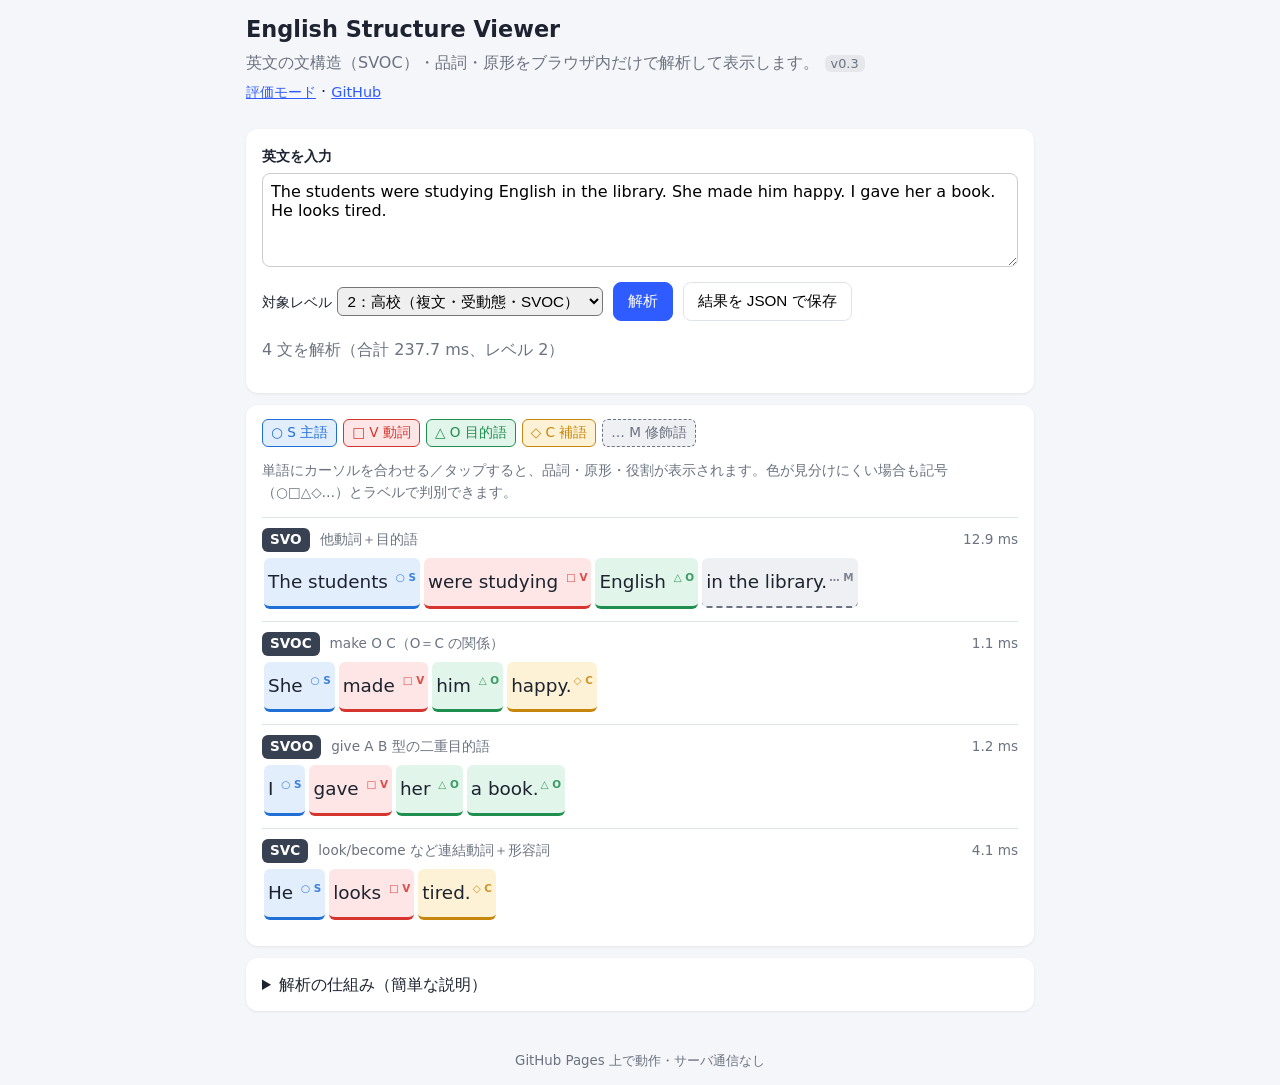
==== index.html @ 33d203ad "v0.3: held-out eval set (100), UD-EWT POS/lemma evaluation, evaluation protocol" ====
<!DOCTYPE html>
<html lang="ja">
<head>
  <meta charset="UTF-8">
  <meta name="viewport" content="width=device-width, initial-scale=1.0">
  <title>English Structure Viewer</title>
  <link rel="stylesheet" href="style.css">
</head>
<body>
  <header>
    <h1>English Structure Viewer</h1>
    <p class="sub">英文の文構造（SVOC）・品詞・原形をブラウザ内だけで解析して表示します。<span class="ver">v0.3</span></p>
    <nav><a href="eval.html">評価モード</a> · <a href="https://github.com/224096-cmd/eng-structure-viewer">GitHub</a></nav>
  </header>

  <main>
    <section class="card">
      <label for="input" class="lab">英文を入力</label>
      <textarea id="input" rows="4">The students were studying English in the library. She made him happy. I gave her a book. He looks tired.</textarea>
      <div class="controls">
        <label>対象レベル
          <select id="level">
            <option value="1">1：中学（単文）</option>
            <option value="2" selected>2：高校（複文・受動態・SVOC）</option>
            <option value="3">3：入試（未実装・2と同じ）</option>
          </select>
        </label>
        <button id="run" class="primary">解析</button>
        <button id="download" disabled>結果を JSON で保存</button>
      </div>
      <p id="status" class="muted">読み込み中…</p>
    </section>

    <section class="card">
      <div class="legend">
        <span class="role-S">○ S 主語</span><span class="role-V">□ V 動詞</span><span class="role-O">△ O 目的語</span><span class="role-C">◇ C 補語</span><span class="role-M">… M 修飾語</span>
      </div>
      <p class="muted small">単語にカーソルを合わせる／タップすると、品詞・原形・役割が表示されます。色が見分けにくい場合も記号（○□△◇…）とラベルで判別できます。</p>
      <div id="output"></div>
    </section>

    <section class="card">
      <details>
        <summary>解析の仕組み（簡単な説明）</summary>
        <ol>
          <li><b>品詞タグ付け</b>：各単語に名詞・動詞などのラベルを付ける（辞書と規則による処理。AI モデルは使わない）。</li>
          <li><b>チャンク化</b>：品詞の並びから名詞句・動詞句・前置詞句などの「かたまり」を作る。</li>
          <li><b>文型判定</b>：修飾語を除いた主要なかたまりの並びを、<code>rules/patterns.json</code> の規則と照合して 5 文型に分類する。「対象レベル」以下の規則だけを使う。</li>
        </ol>
      </details>
    </section>
  </main>

  <footer><small>GitHub Pages 上で動作・サーバ通信なし</small></footer>

  <script src="vendor/compromise.js"></script>
  <script type="module" src="app.js"></script>
</body>
</html>
---- style.css ----
:root {
  --bg: #f4f6f9; --fg: #1d2330; --muted: #6b7280; --card: #fff; --accent: #2f5cff; --line: #dfe3ea;
  /* 役割の色（色覚多様性に配慮し、色＋記号＋ラベルを併用） */
  --S: #1f6fd6; --S-bg: #e3eefc;
  --V: #d6342f; --V-bg: #fde6e5;
  --O: #1e8f4e; --O-bg: #e2f5ea;
  --C: #c7860c; --C-bg: #fdf2d5;
  --M: #6b7280; --M-bg: #eef0f3;
}
* { box-sizing: border-box; }
body { margin: 0; font-family: system-ui, -apple-system, "Segoe UI", "Hiragino Sans", "Noto Sans JP", sans-serif; background: var(--bg); color: var(--fg); line-height: 1.6; }
header, main, footer { max-width: 820px; margin: 0 auto; padding: 12px 16px; }
h1 { margin: 0; font-size: 1.4rem; }
.sub { margin: 2px 0 4px; color: var(--muted); }
.ver { font-size: .8rem; background: #e5e7eb; padding: 1px 6px; border-radius: 6px; margin-left: 6px; }
nav a { color: var(--accent); font-size: .9rem; }
.card { background: var(--card); border-radius: 12px; padding: 14px 16px; margin-bottom: 12px; box-shadow: 0 1px 3px rgba(0,0,0,.07); }
.lab { font-weight: 600; font-size: .9rem; }
textarea { width: 100%; font-size: 1rem; padding: 8px; border: 1px solid #ccc; border-radius: 8px; margin-top: 4px; font-family: inherit; }
.controls { display: flex; flex-wrap: wrap; gap: 10px; align-items: center; margin-top: 8px; }
.controls label { font-size: .9rem; }
select { font-size: .95rem; padding: 4px 6px; border-radius: 6px; }
button { padding: 8px 14px; font-size: .95rem; border: 1px solid var(--line); border-radius: 8px; background: #fff; cursor: pointer; }
button.primary { background: var(--accent); color: #fff; border-color: var(--accent); }
button:disabled { opacity: .5; cursor: default; }
.muted { color: var(--muted); } .small { font-size: .85rem; }
footer { color: var(--muted); text-align: center; }

.legend { display: flex; flex-wrap: wrap; gap: 6px; font-size: .85rem; }
.legend span { padding: 2px 8px; border-radius: 6px; border: 1px solid; }
.legend .role-S { color: var(--S); background: var(--S-bg); }
.legend .role-V { color: var(--V); background: var(--V-bg); }
.legend .role-O { color: var(--O); background: var(--O-bg); }
.legend .role-C { color: var(--C); background: var(--C-bg); }
.legend .role-M { color: var(--M); background: var(--M-bg); border-style: dashed; }

.sentence { border-top: 1px solid var(--line); padding: 10px 0; }
.sentence-head { display: flex; gap: 10px; align-items: baseline; font-size: .85rem; color: var(--muted); flex-wrap: wrap; }
.pattern-badge { font-weight: 700; color: #fff; background: #374151; padding: 1px 8px; border-radius: 6px; font-size: .85rem; }
.time { margin-left: auto; }
.tokens { font-size: 1.15rem; line-height: 2.6; margin-top: 4px; }
.chunk { display: inline-block; padding: 0 4px; margin: 2px 2px; border-radius: 6px; border-bottom: 3px solid transparent; position: relative; }
.chunk.role-S { background: var(--S-bg); border-bottom-color: var(--S); }
.chunk.role-V { background: var(--V-bg); border-bottom-color: var(--V); }
.chunk.role-O { background: var(--O-bg); border-bottom-color: var(--O); }
.chunk.role-C { background: var(--C-bg); border-bottom-color: var(--C); }
.chunk.role-M { background: var(--M-bg); border-bottom: 2px dashed var(--M); }
.role-label { font-size: .65rem; font-weight: 700; margin-left: 2px; vertical-align: super; opacity: .85; }
.role-S .role-label { color: var(--S); } .role-V .role-label { color: var(--V); } .role-O .role-label { color: var(--O); } .role-C .role-label { color: var(--C); } .role-M .role-label { color: var(--M); }
.tok { cursor: pointer; border-radius: 4px; outline: none; }
.tok:hover, .tok:focus { background: rgba(0,0,0,.08); }

.card-pop { position: absolute; display: none; z-index: 10; background: #fff; border: 1px solid var(--line); border-radius: 10px; padding: 10px 12px; box-shadow: 0 6px 20px rgba(0,0,0,.15); font-size: .85rem; max-width: 280px; }
.cp-word { font-weight: 700; font-size: 1.05rem; margin-bottom: 4px; }
.cp-row b { display: inline-block; min-width: 3em; color: var(--muted); font-weight: 600; }
.cp-note { margin-top: 6px; color: var(--muted); border-top: 1px dashed var(--line); padding-top: 4px; }

/* 評価ページ */
table { border-collapse: collapse; width: 100%; font-size: .85rem; margin-top: 8px; }
th, td { border: 1px solid var(--line); padding: 4px 6px; text-align: left; }
th { background: #f0f2f5; }
td.ok { color: var(--O); } td.ng { color: var(--V); font-weight: 600; }
.metric { display: inline-block; background: #f0f2f5; padding: 6px 12px; border-radius: 8px; margin: 4px 6px 4px 0; }
.metric b { font-size: 1.2rem; }
@media (max-width: 480px) { .tokens { font-size: 1.05rem; } h1 { font-size: 1.2rem; } }
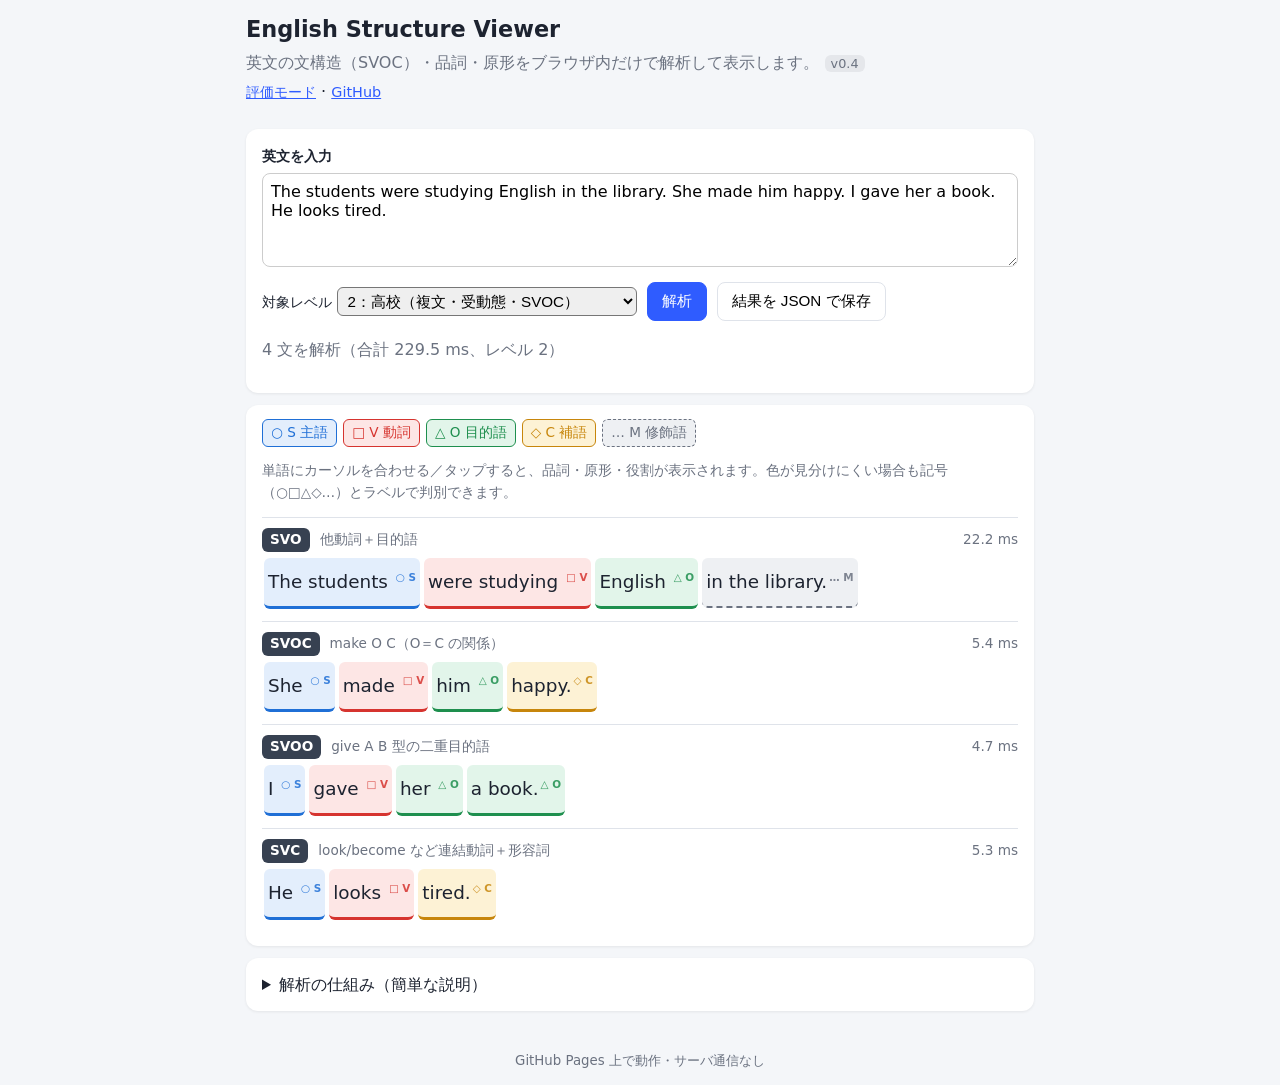
==== commit 9a33ca9f: "v0.4: extended rules (questions, there-is, gerunds, causatives, participles, formal it), +50 dev sen" ====
--- a/index.html
+++ b/index.html
@@ -4,12 +4,12 @@
   <meta charset="UTF-8">
   <meta name="viewport" content="width=device-width, initial-scale=1.0">
   <title>English Structure Viewer</title>
-  <link rel="stylesheet" href="style.css">
+  <link rel="stylesheet" href="style.css?v=0.4">
 </head>
 <body>
   <header>
     <h1>English Structure Viewer</h1>
-    <p class="sub">英文の文構造（SVOC）・品詞・原形をブラウザ内だけで解析して表示します。<span class="ver">v0.3</span></p>
+    <p class="sub">英文の文構造（SVOC）・品詞・原形をブラウザ内だけで解析して表示します。<span class="ver">v0.4</span></p>
     <nav><a href="eval.html">評価モード</a> · <a href="https://github.com/224096-cmd/eng-structure-viewer">GitHub</a></nav>
   </header>
 
@@ -22,7 +22,7 @@
           <select id="level">
             <option value="1">1：中学（単文）</option>
             <option value="2" selected>2：高校（複文・受動態・SVOC）</option>
-            <option value="3">3：入試（未実装・2と同じ）</option>
+            <option value="3">3：入試（規則は 2 と同じ・拡張予定）</option>
           </select>
         </label>
         <button id="run" class="primary">解析</button>
@@ -53,7 +53,7 @@
 
   <footer><small>GitHub Pages 上で動作・サーバ通信なし</small></footer>
 
-  <script src="vendor/compromise.js"></script>
-  <script type="module" src="app.js"></script>
+  <script src="vendor/compromise.js?v=0.4"></script>
+  <script type="module" src="app.js?v=0.4"></script>
 </body>
 </html>
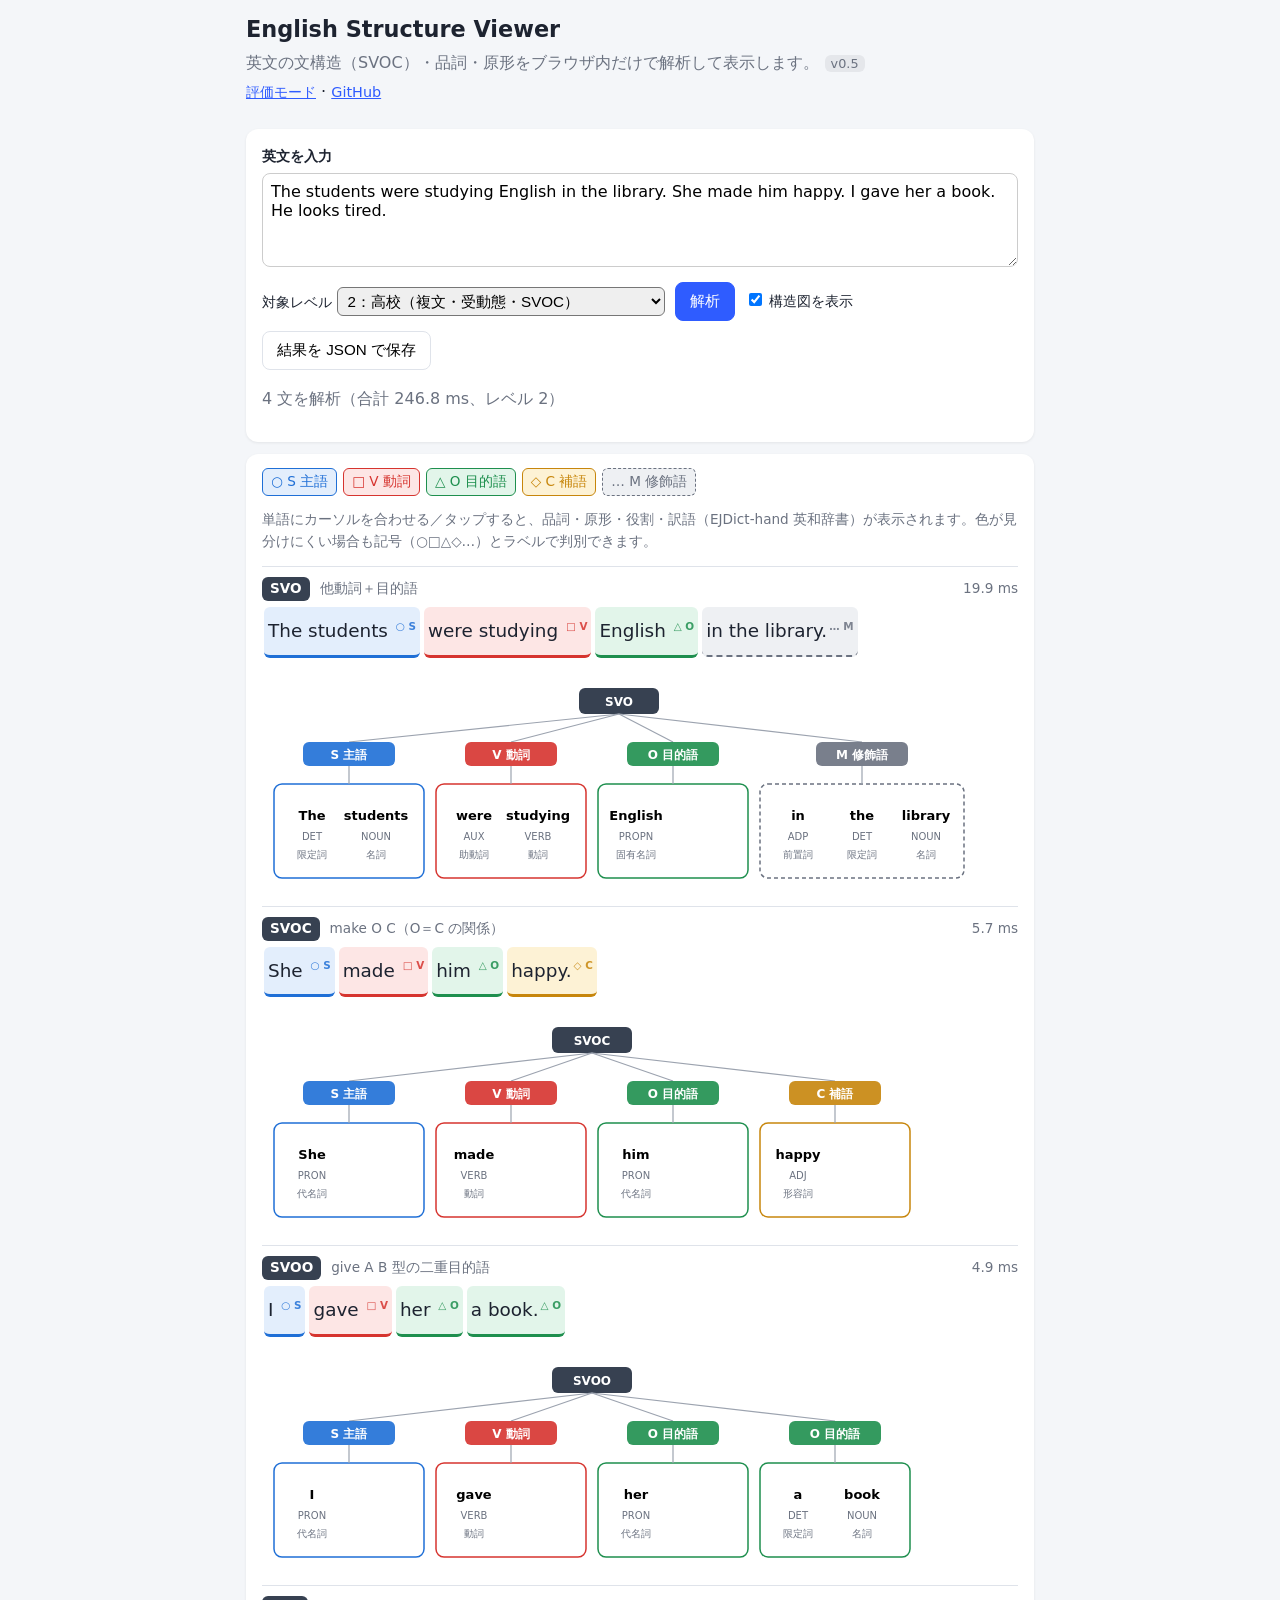
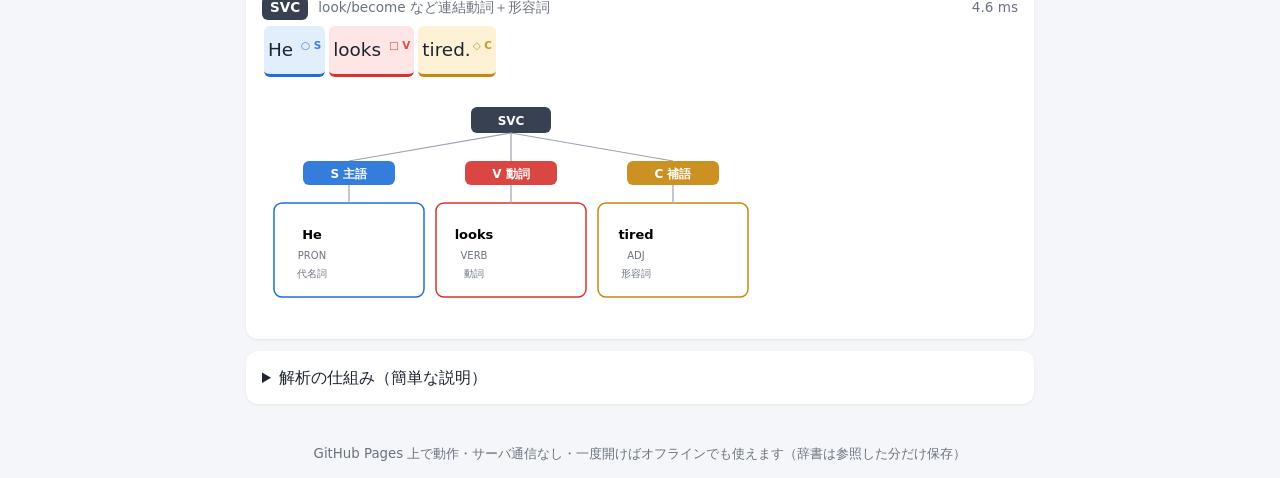
==== commit 10abf544: "v0.5: dictionary glosses (EJDict-hand), SVG structure tree, offline PWA, level-3 rules, evaluation s" ====
--- a/index.html
+++ b/index.html
@@ -4,12 +4,15 @@
   <meta charset="UTF-8">
   <meta name="viewport" content="width=device-width, initial-scale=1.0">
   <title>English Structure Viewer</title>
-  <link rel="stylesheet" href="style.css?v=0.4">
+  <link rel="stylesheet" href="style.css?v=0.5">
+  <link rel="manifest" href="manifest.json">
+  <meta name="theme-color" content="#2f5cff">
+  <link rel="icon" href="icon.svg">
 </head>
 <body>
   <header>
     <h1>English Structure Viewer</h1>
-    <p class="sub">英文の文構造（SVOC）・品詞・原形をブラウザ内だけで解析して表示します。<span class="ver">v0.4</span></p>
+    <p class="sub">英文の文構造（SVOC）・品詞・原形をブラウザ内だけで解析して表示します。<span class="ver">v0.5</span></p>
     <nav><a href="eval.html">評価モード</a> · <a href="https://github.com/224096-cmd/eng-structure-viewer">GitHub</a></nav>
   </header>
 
@@ -22,10 +25,11 @@
           <select id="level">
             <option value="1">1：中学（単文）</option>
             <option value="2" selected>2：高校（複文・受動態・SVOC）</option>
-            <option value="3">3：入試（規則は 2 と同じ・拡張予定）</option>
+            <option value="3">3：入試（重文・分詞構文・関係副詞など）</option>
           </select>
         </label>
         <button id="run" class="primary">解析</button>
+        <label><input type="checkbox" id="showTree" checked> 構造図を表示</label>
         <button id="download" disabled>結果を JSON で保存</button>
       </div>
       <p id="status" class="muted">読み込み中…</p>
@@ -35,7 +39,7 @@
       <div class="legend">
         <span class="role-S">○ S 主語</span><span class="role-V">□ V 動詞</span><span class="role-O">△ O 目的語</span><span class="role-C">◇ C 補語</span><span class="role-M">… M 修飾語</span>
       </div>
-      <p class="muted small">単語にカーソルを合わせる／タップすると、品詞・原形・役割が表示されます。色が見分けにくい場合も記号（○□△◇…）とラベルで判別できます。</p>
+      <p class="muted small">単語にカーソルを合わせる／タップすると、品詞・原形・役割・訳語（EJDict-hand 英和辞書）が表示されます。色が見分けにくい場合も記号（○□△◇…）とラベルで判別できます。</p>
       <div id="output"></div>
     </section>
 
@@ -51,9 +55,9 @@
     </section>
   </main>
 
-  <footer><small>GitHub Pages 上で動作・サーバ通信なし</small></footer>
+  <footer><small>GitHub Pages 上で動作・サーバ通信なし・一度開けばオフラインでも使えます（辞書は参照した分だけ保存）</small></footer>
 
-  <script src="vendor/compromise.js?v=0.4"></script>
-  <script type="module" src="app.js?v=0.4"></script>
+  <script src="vendor/compromise.js?v=0.5"></script>
+  <script type="module" src="app.js?v=0.5"></script>
 </body>
 </html>
--- a/style.css
+++ b/style.css
@@ -63,3 +63,6 @@
 .metric { display: inline-block; background: #f0f2f5; padding: 6px 12px; border-radius: 8px; margin: 4px 6px 4px 0; }
 .metric b { font-size: 1.2rem; }
 @media (max-width: 480px) { .tokens { font-size: 1.05rem; } h1 { font-size: 1.2rem; } }
+
+.tree { overflow-x: auto; margin: 6px 0 2px; padding: 4px 0; }
+.tree svg { display: block; min-width: 320px; }
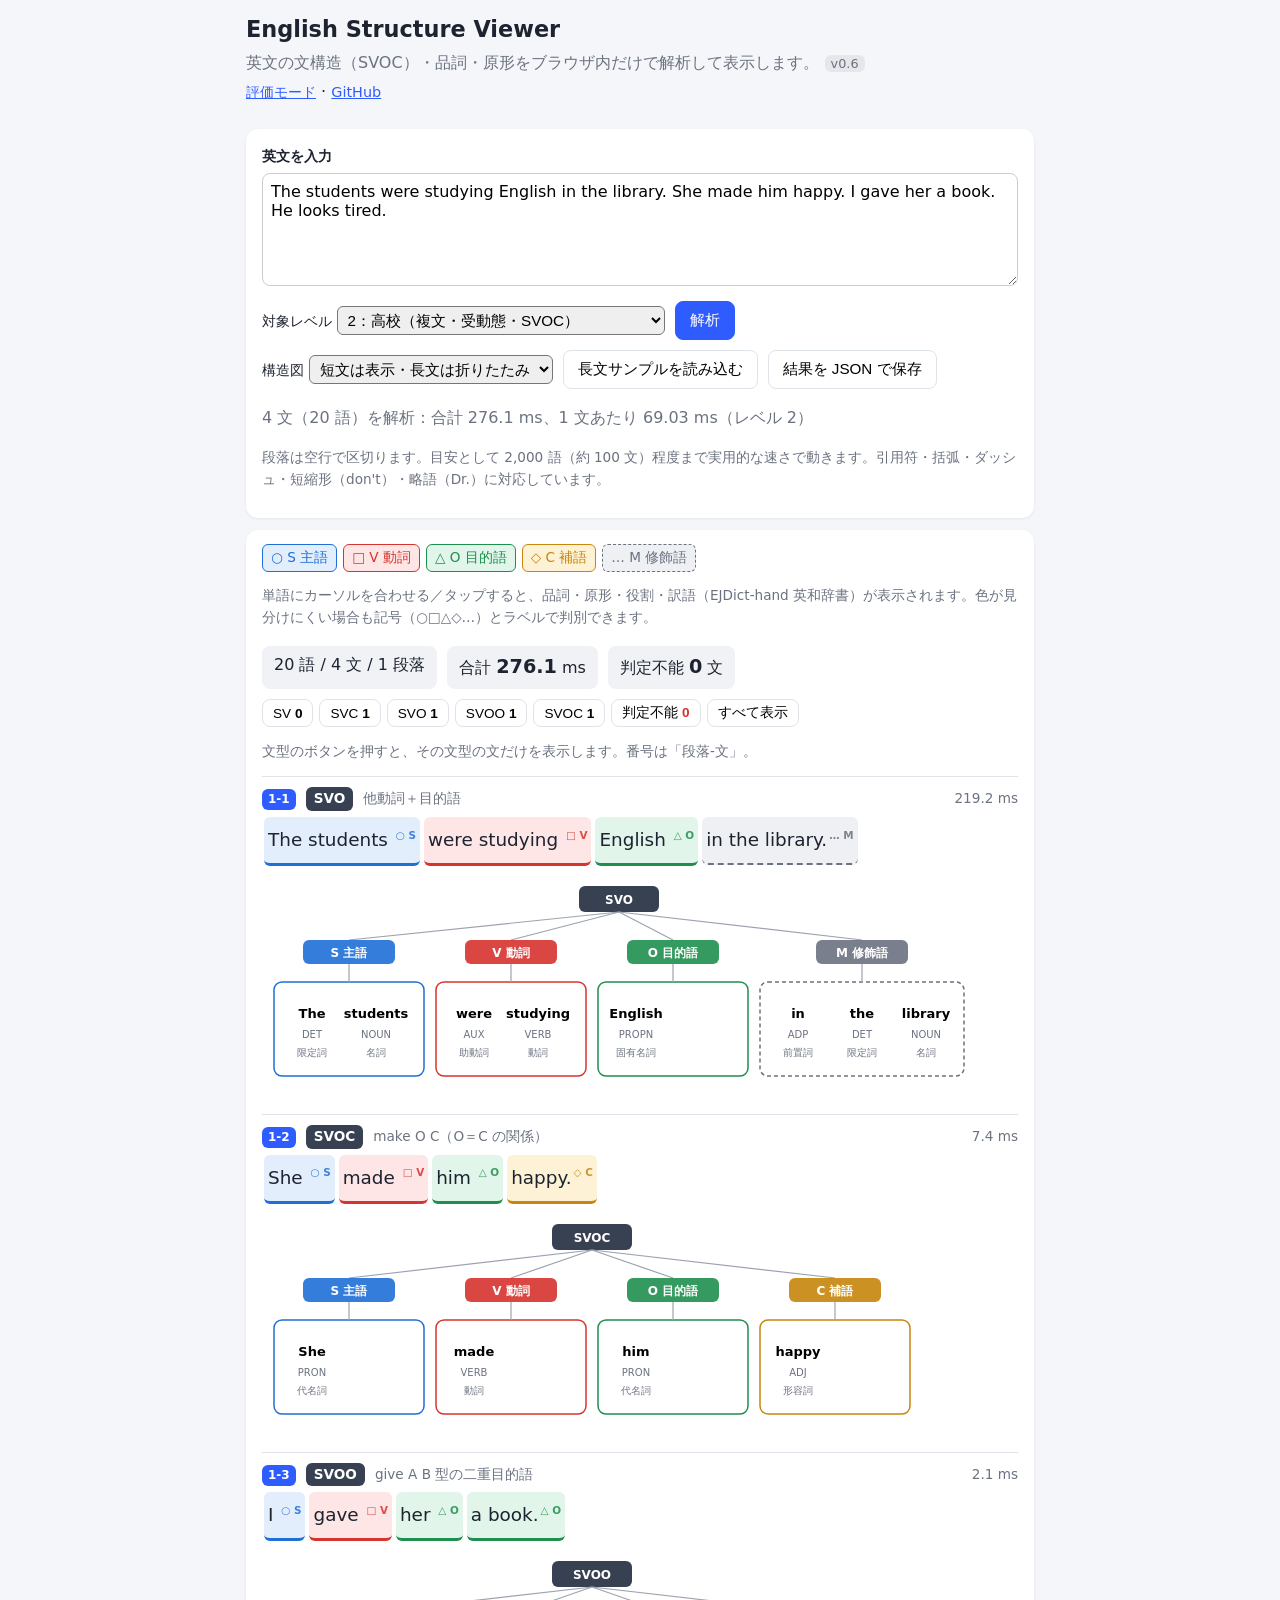
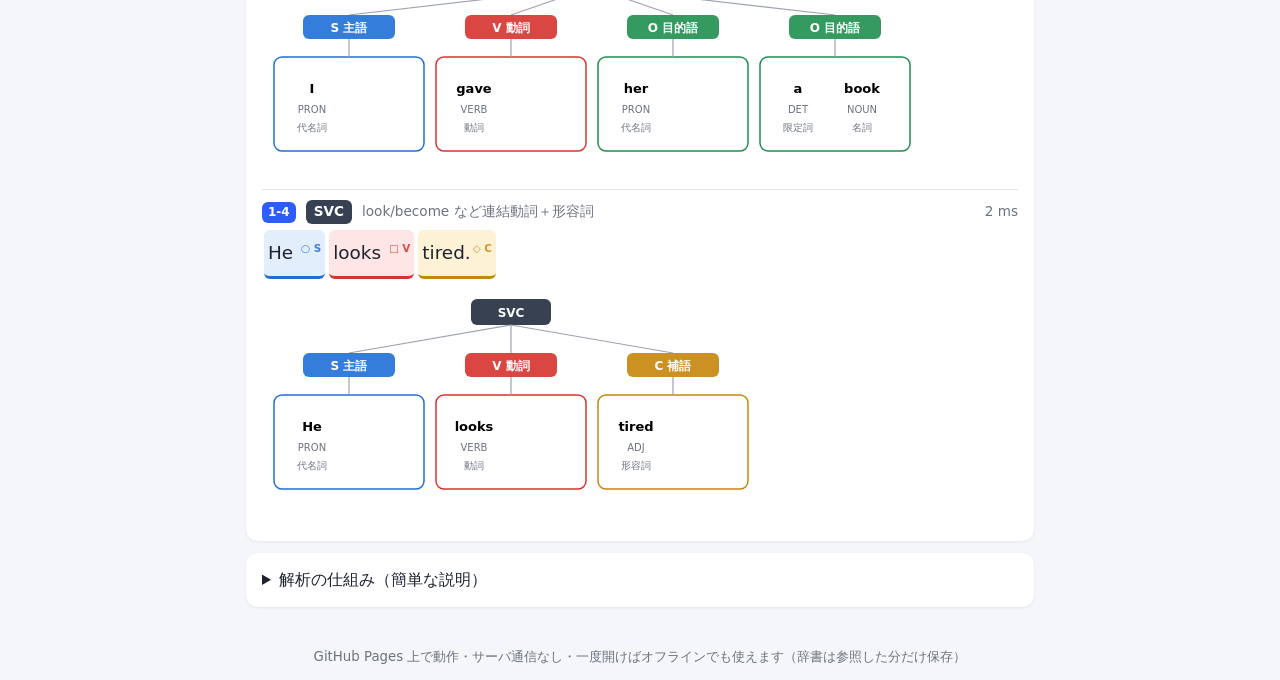
==== commit d032a33a: "v0.6: long-text support (sentence splitting, punctuation-aware chunking, quotes/parens/appositives)," ====
--- a/index.html
+++ b/index.html
@@ -4,7 +4,7 @@
   <meta charset="UTF-8">
   <meta name="viewport" content="width=device-width, initial-scale=1.0">
   <title>English Structure Viewer</title>
-  <link rel="stylesheet" href="style.css?v=0.5">
+  <link rel="stylesheet" href="style.css?v=0.6">
   <link rel="manifest" href="manifest.json">
   <meta name="theme-color" content="#2f5cff">
   <link rel="icon" href="icon.svg">
@@ -12,14 +12,14 @@
 <body>
   <header>
     <h1>English Structure Viewer</h1>
-    <p class="sub">英文の文構造（SVOC）・品詞・原形をブラウザ内だけで解析して表示します。<span class="ver">v0.5</span></p>
+    <p class="sub">英文の文構造（SVOC）・品詞・原形をブラウザ内だけで解析して表示します。<span class="ver">v0.6</span></p>
     <nav><a href="eval.html">評価モード</a> · <a href="https://github.com/224096-cmd/eng-structure-viewer">GitHub</a></nav>
   </header>
 
   <main>
     <section class="card">
       <label for="input" class="lab">英文を入力</label>
-      <textarea id="input" rows="4">The students were studying English in the library. She made him happy. I gave her a book. He looks tired.</textarea>
+      <textarea id="input" rows="5">The students were studying English in the library. She made him happy. I gave her a book. He looks tired.</textarea>
       <div class="controls">
         <label>対象レベル
           <select id="level">
@@ -29,10 +29,18 @@
           </select>
         </label>
         <button id="run" class="primary">解析</button>
-        <label><input type="checkbox" id="showTree" checked> 構造図を表示</label>
+        <label>構造図
+          <select id="treeMode">
+            <option value="fold" selected>短文は表示・長文は折りたたみ</option>
+            <option value="always">常に表示</option>
+            <option value="never">表示しない</option>
+          </select>
+        </label>
+        <button id="sample">長文サンプルを読み込む</button>
         <button id="download" disabled>結果を JSON で保存</button>
       </div>
       <p id="status" class="muted">読み込み中…</p>
+      <p class="small muted">段落は空行で区切ります。目安として 2,000 語（約 100 文）程度まで実用的な速さで動きます。引用符・括弧・ダッシュ・短縮形（don't）・略語（Dr.）に対応しています。</p>
     </section>
 
     <section class="card">
@@ -40,6 +48,7 @@
         <span class="role-S">○ S 主語</span><span class="role-V">□ V 動詞</span><span class="role-O">△ O 目的語</span><span class="role-C">◇ C 補語</span><span class="role-M">… M 修飾語</span>
       </div>
       <p class="muted small">単語にカーソルを合わせる／タップすると、品詞・原形・役割・訳語（EJDict-hand 英和辞書）が表示されます。色が見分けにくい場合も記号（○□△◇…）とラベルで判別できます。</p>
+      <div id="summary" style="display:none"></div>
       <div id="output"></div>
     </section>
 
@@ -57,7 +66,7 @@
 
   <footer><small>GitHub Pages 上で動作・サーバ通信なし・一度開けばオフラインでも使えます（辞書は参照した分だけ保存）</small></footer>
 
-  <script src="vendor/compromise.js?v=0.5"></script>
-  <script type="module" src="app.js?v=0.5"></script>
+  <script src="vendor/compromise.js?v=0.6"></script>
+  <script type="module" src="app.js?v=0.6"></script>
 </body>
 </html>
--- a/style.css
+++ b/style.css
@@ -66,3 +66,20 @@
 
 .tree { overflow-x: auto; margin: 6px 0 2px; padding: 4px 0; }
 .tree svg { display: block; min-width: 320px; }
+
+/* 長文向け */
+.para-head { font-weight: 700; color: var(--muted); margin: 14px 0 2px; font-size: .85rem; border-left: 3px solid var(--accent); padding-left: 8px; }
+.snum { display: inline-block; min-width: 2.6em; text-align: center; font-size: .75rem; font-weight: 700; color: #fff; background: var(--accent); border-radius: 6px; padding: 1px 6px; }
+.pattern-badge.unk { background: #9ca3af; }
+.sentence.unknown { background: #fafafa; }
+.chip { font-size: .72rem; background: #eef0f3; color: #374151; border-radius: 10px; padding: 1px 7px; }
+.chip.muted { color: var(--muted); }
+.tree-slot { margin-top: 4px; }
+.tree-btn { font-size: .8rem; padding: 3px 10px; }
+.metrics { display: flex; flex-wrap: wrap; gap: 4px; }
+.pattern-counts { display: flex; flex-wrap: wrap; gap: 6px; margin-top: 6px; }
+.pc { font-size: .85rem; padding: 4px 10px; }
+.pc.active { background: var(--accent); color: #fff; border-color: var(--accent); }
+.pc.unk b { color: var(--V); }
+.chunk { word-break: normal; }
+.tokens { line-height: 2.5; }
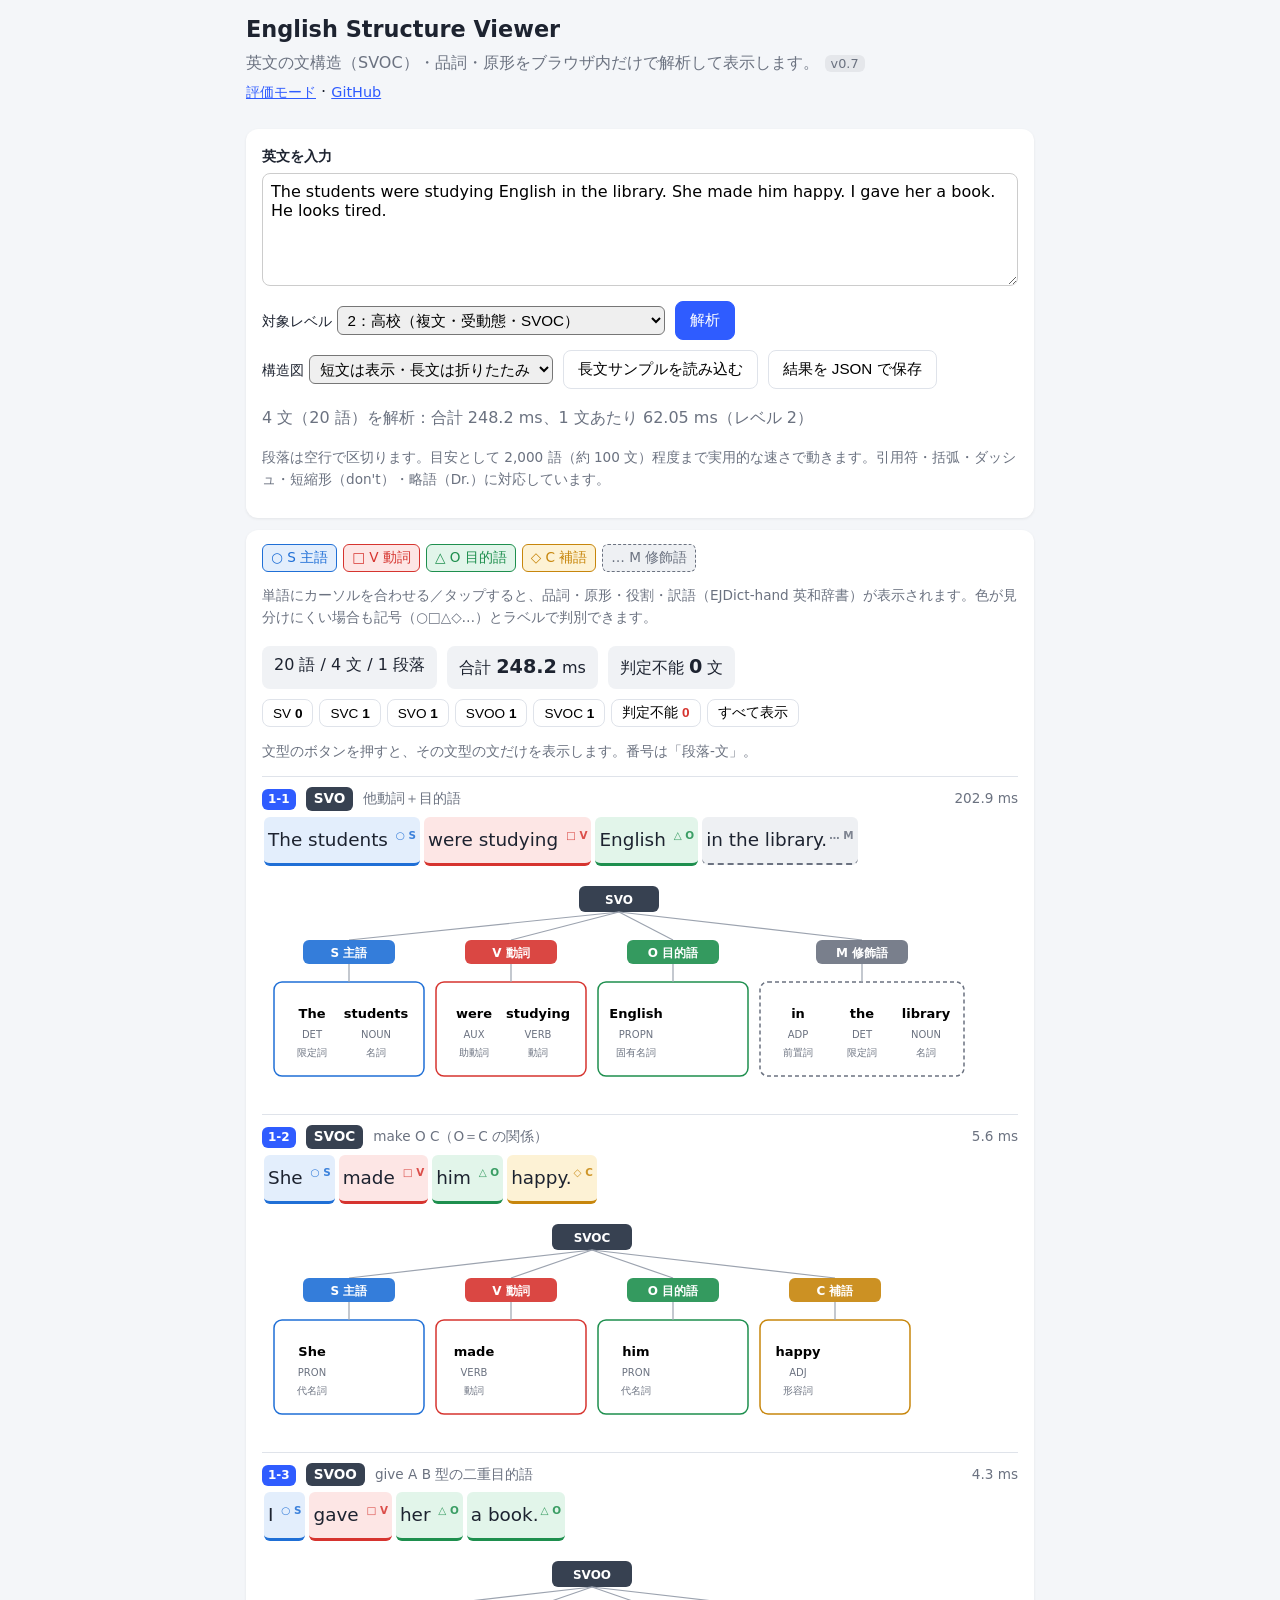
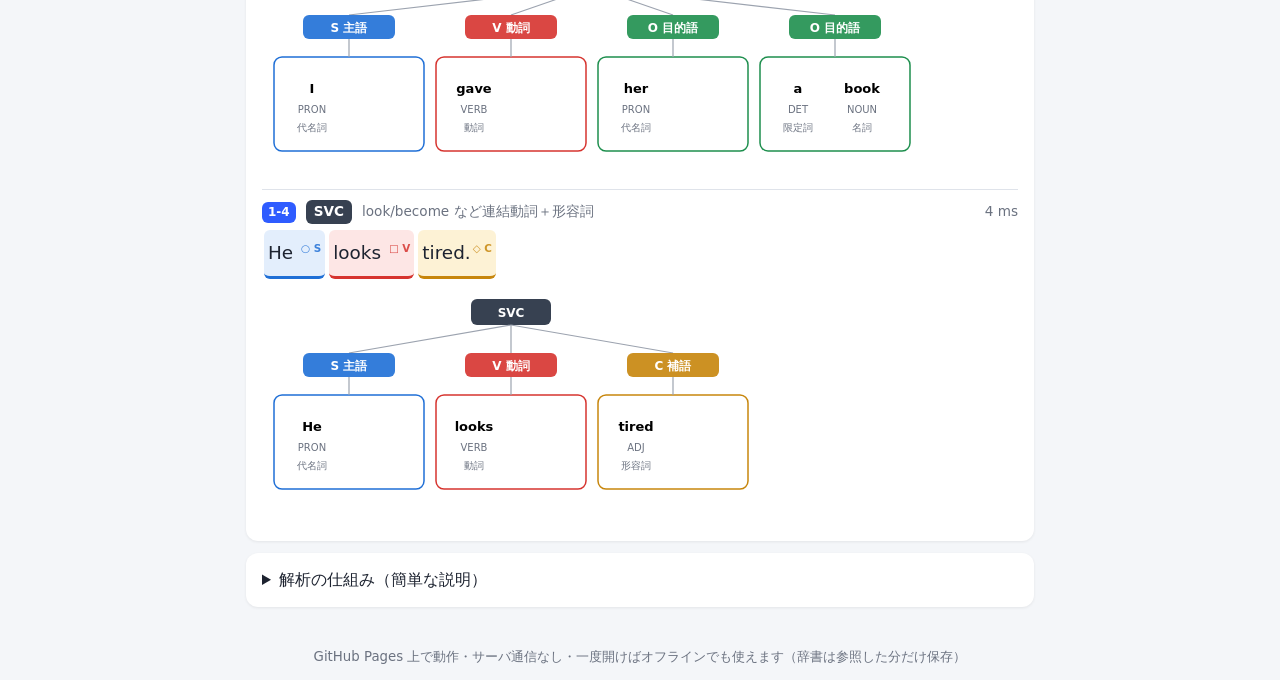
==== commit ecf6bd7e: "v0.7: rule extensions from held-out error categories, +34 dev sentences, thesis outline, results and" ====
--- a/index.html
+++ b/index.html
@@ -4,7 +4,7 @@
   <meta charset="UTF-8">
   <meta name="viewport" content="width=device-width, initial-scale=1.0">
   <title>English Structure Viewer</title>
-  <link rel="stylesheet" href="style.css?v=0.6">
+  <link rel="stylesheet" href="style.css?v=0.7">
   <link rel="manifest" href="manifest.json">
   <meta name="theme-color" content="#2f5cff">
   <link rel="icon" href="icon.svg">
@@ -12,7 +12,7 @@
 <body>
   <header>
     <h1>English Structure Viewer</h1>
-    <p class="sub">英文の文構造（SVOC）・品詞・原形をブラウザ内だけで解析して表示します。<span class="ver">v0.6</span></p>
+    <p class="sub">英文の文構造（SVOC）・品詞・原形をブラウザ内だけで解析して表示します。<span class="ver">v0.7</span></p>
     <nav><a href="eval.html">評価モード</a> · <a href="https://github.com/224096-cmd/eng-structure-viewer">GitHub</a></nav>
   </header>
 
@@ -66,7 +66,7 @@
 
   <footer><small>GitHub Pages 上で動作・サーバ通信なし・一度開けばオフラインでも使えます（辞書は参照した分だけ保存）</small></footer>
 
-  <script src="vendor/compromise.js?v=0.6"></script>
-  <script type="module" src="app.js?v=0.6"></script>
+  <script src="vendor/compromise.js?v=0.7"></script>
+  <script type="module" src="app.js?v=0.7"></script>
 </body>
 </html>
--- a/style.css
+++ b/style.css
@@ -83,3 +83,4 @@
 .pc.unk b { color: var(--V); }
 .chunk { word-break: normal; }
 .tokens { line-height: 2.5; }
+.hint { font-size: .85rem; color: #92400e; background: #fef3c7; border-radius: 8px; padding: 6px 10px; margin-top: 4px; display: flex; gap: 10px; align-items: center; flex-wrap: wrap; }
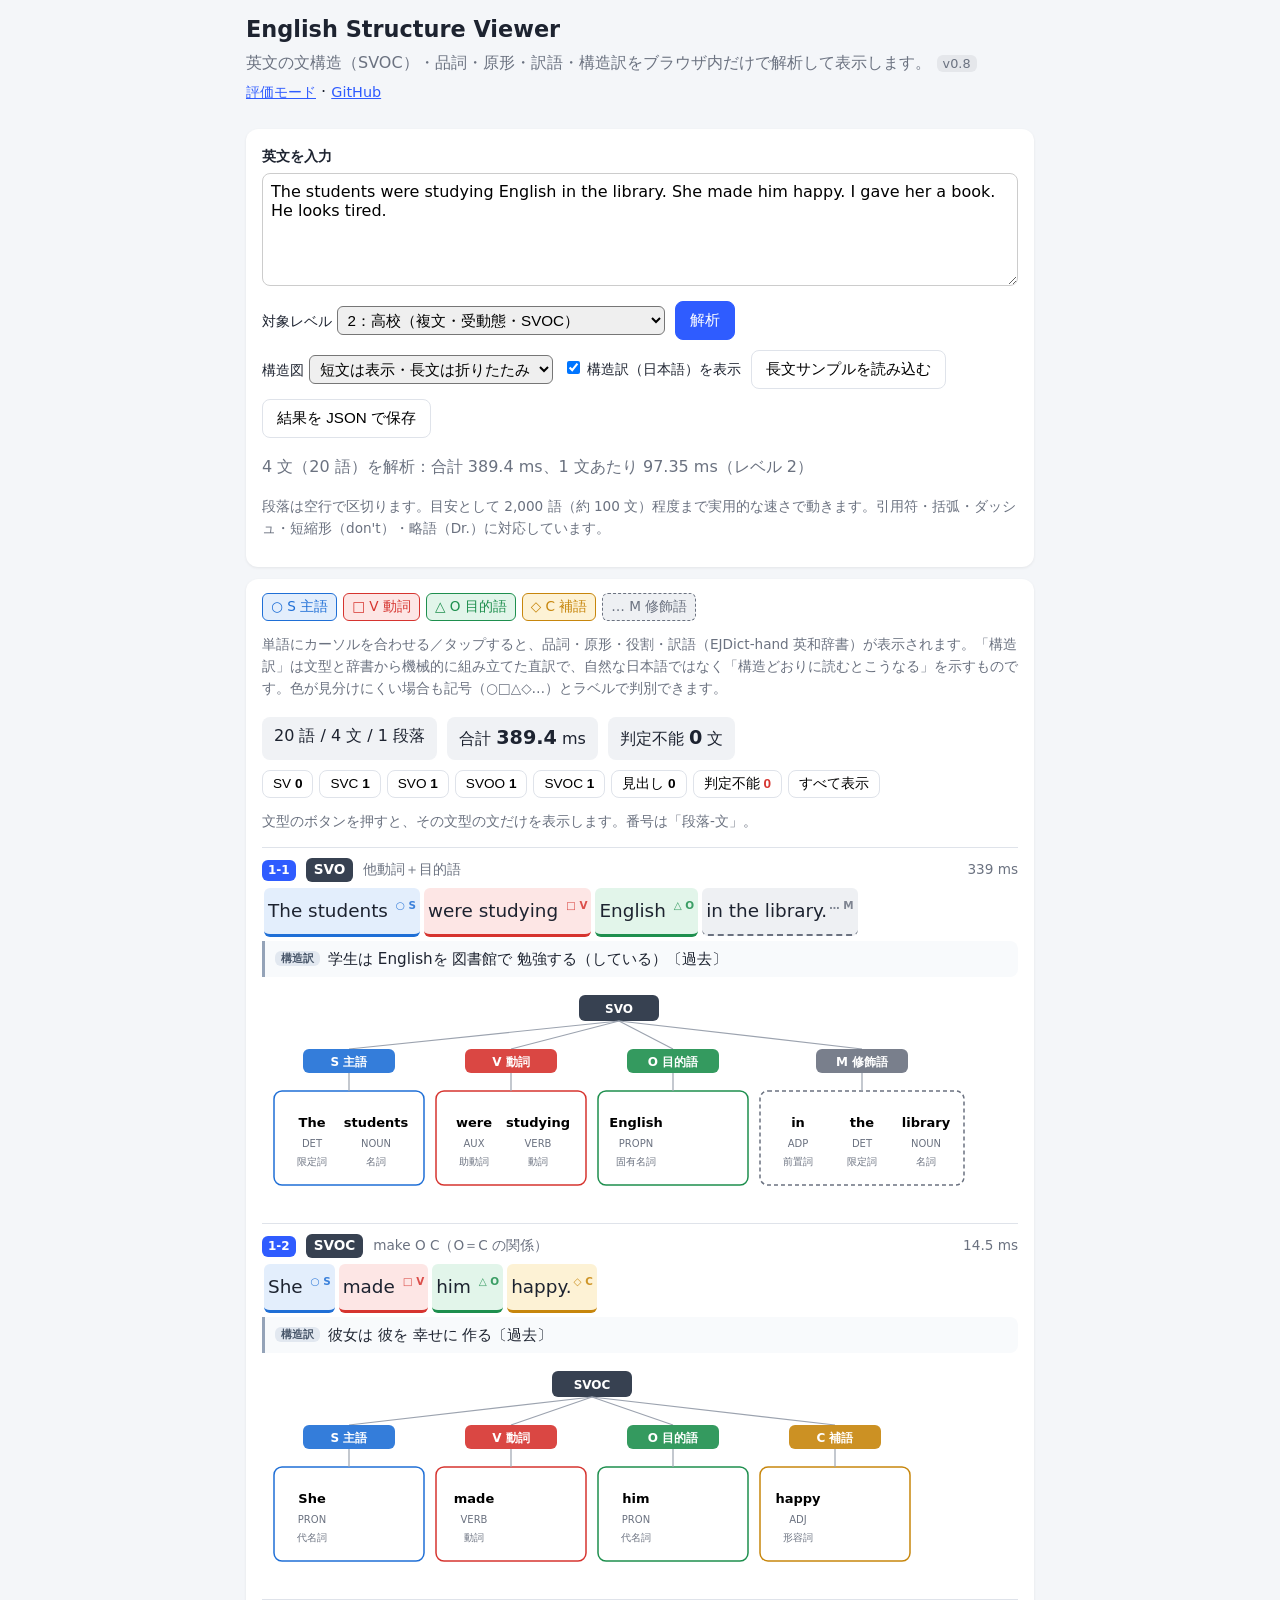
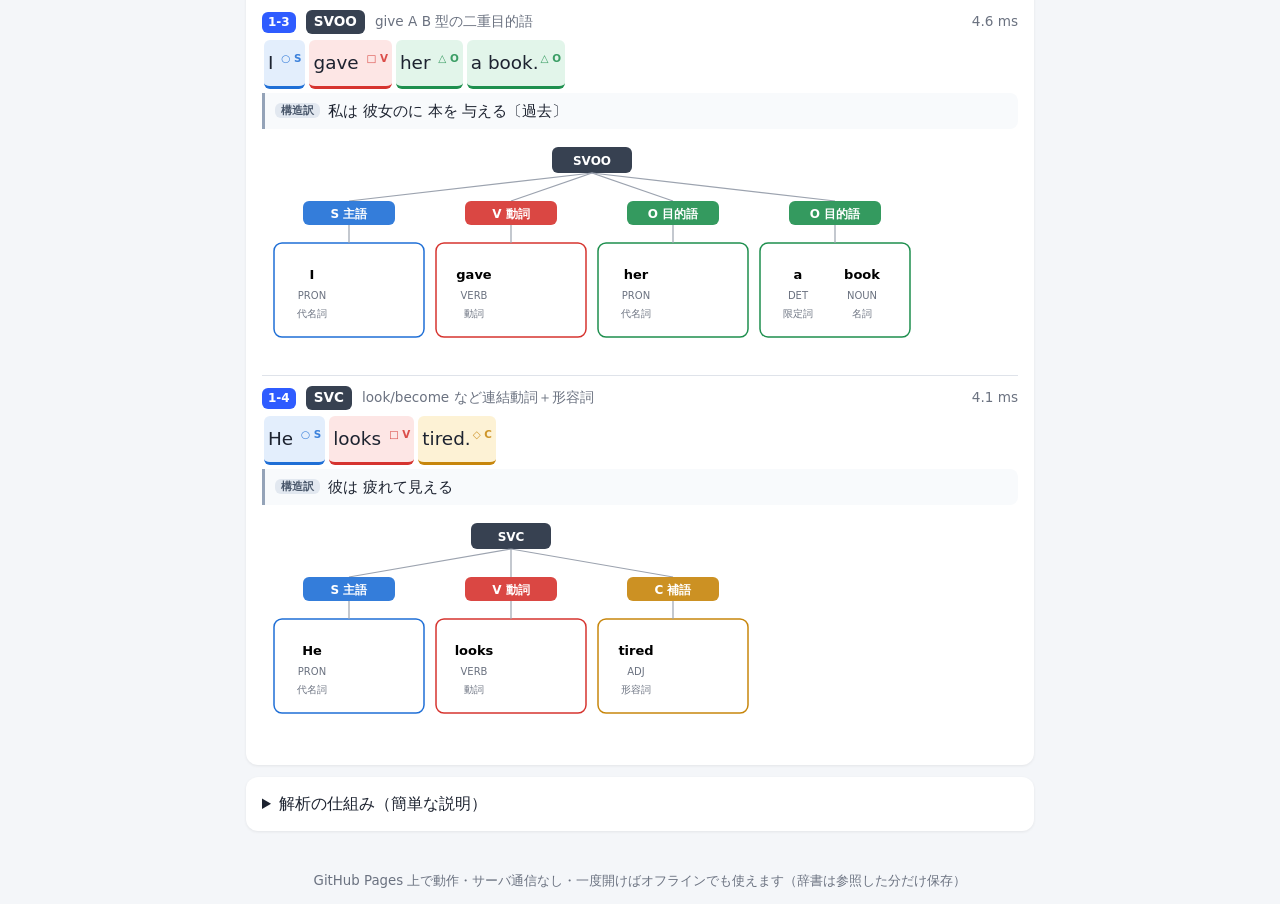
==== commit 0854d946: "v0.8: structure-based Japanese gloss, accuracy fixes (comma relatives, compound nouns, as/like, head" ====
--- a/index.html
+++ b/index.html
@@ -4,7 +4,7 @@
   <meta charset="UTF-8">
   <meta name="viewport" content="width=device-width, initial-scale=1.0">
   <title>English Structure Viewer</title>
-  <link rel="stylesheet" href="style.css?v=0.7">
+  <link rel="stylesheet" href="style.css?v=0.8">
   <link rel="manifest" href="manifest.json">
   <meta name="theme-color" content="#2f5cff">
   <link rel="icon" href="icon.svg">
@@ -12,7 +12,7 @@
 <body>
   <header>
     <h1>English Structure Viewer</h1>
-    <p class="sub">英文の文構造（SVOC）・品詞・原形をブラウザ内だけで解析して表示します。<span class="ver">v0.7</span></p>
+    <p class="sub">英文の文構造（SVOC）・品詞・原形・訳語・構造訳をブラウザ内だけで解析して表示します。<span class="ver">v0.8</span></p>
     <nav><a href="eval.html">評価モード</a> · <a href="https://github.com/224096-cmd/eng-structure-viewer">GitHub</a></nav>
   </header>
 
@@ -36,6 +36,7 @@
             <option value="never">表示しない</option>
           </select>
         </label>
+        <label><input type="checkbox" id="showGloss" checked> 構造訳（日本語）を表示</label>
         <button id="sample">長文サンプルを読み込む</button>
         <button id="download" disabled>結果を JSON で保存</button>
       </div>
@@ -47,7 +48,7 @@
       <div class="legend">
         <span class="role-S">○ S 主語</span><span class="role-V">□ V 動詞</span><span class="role-O">△ O 目的語</span><span class="role-C">◇ C 補語</span><span class="role-M">… M 修飾語</span>
       </div>
-      <p class="muted small">単語にカーソルを合わせる／タップすると、品詞・原形・役割・訳語（EJDict-hand 英和辞書）が表示されます。色が見分けにくい場合も記号（○□△◇…）とラベルで判別できます。</p>
+      <p class="muted small">単語にカーソルを合わせる／タップすると、品詞・原形・役割・訳語（EJDict-hand 英和辞書）が表示されます。「構造訳」は文型と辞書から機械的に組み立てた直訳で、自然な日本語ではなく「構造どおりに読むとこうなる」を示すものです。色が見分けにくい場合も記号（○□△◇…）とラベルで判別できます。</p>
       <div id="summary" style="display:none"></div>
       <div id="output"></div>
     </section>
@@ -66,7 +67,7 @@
 
   <footer><small>GitHub Pages 上で動作・サーバ通信なし・一度開けばオフラインでも使えます（辞書は参照した分だけ保存）</small></footer>
 
-  <script src="vendor/compromise.js?v=0.7"></script>
-  <script type="module" src="app.js?v=0.7"></script>
+  <script src="vendor/compromise.js?v=0.8"></script>
+  <script type="module" src="app.js?v=0.8"></script>
 </body>
 </html>
--- a/style.css
+++ b/style.css
@@ -84,3 +84,7 @@
 .chunk { word-break: normal; }
 .tokens { line-height: 2.5; }
 .hint { font-size: .85rem; color: #92400e; background: #fef3c7; border-radius: 8px; padding: 6px 10px; margin-top: 4px; display: flex; gap: 10px; align-items: center; flex-wrap: wrap; }
+.gloss { font-size: .95rem; margin: 2px 0 4px; padding: 6px 10px; background: #f8fafc; border-left: 3px solid #94a3b8; border-radius: 0 8px 8px 0; }
+.gl-label { font-size: .7rem; font-weight: 700; color: #475569; background: #e2e8f0; border-radius: 6px; padding: 1px 6px; margin-right: 8px; vertical-align: middle; }
+.sentence.heading .tokens { font-weight: 700; }
+@media print { header nav, .controls, #status, .tree-btn, footer, details { display: none !important; } body { background: #fff; } .card { box-shadow: none; border: 1px solid #ddd; } }
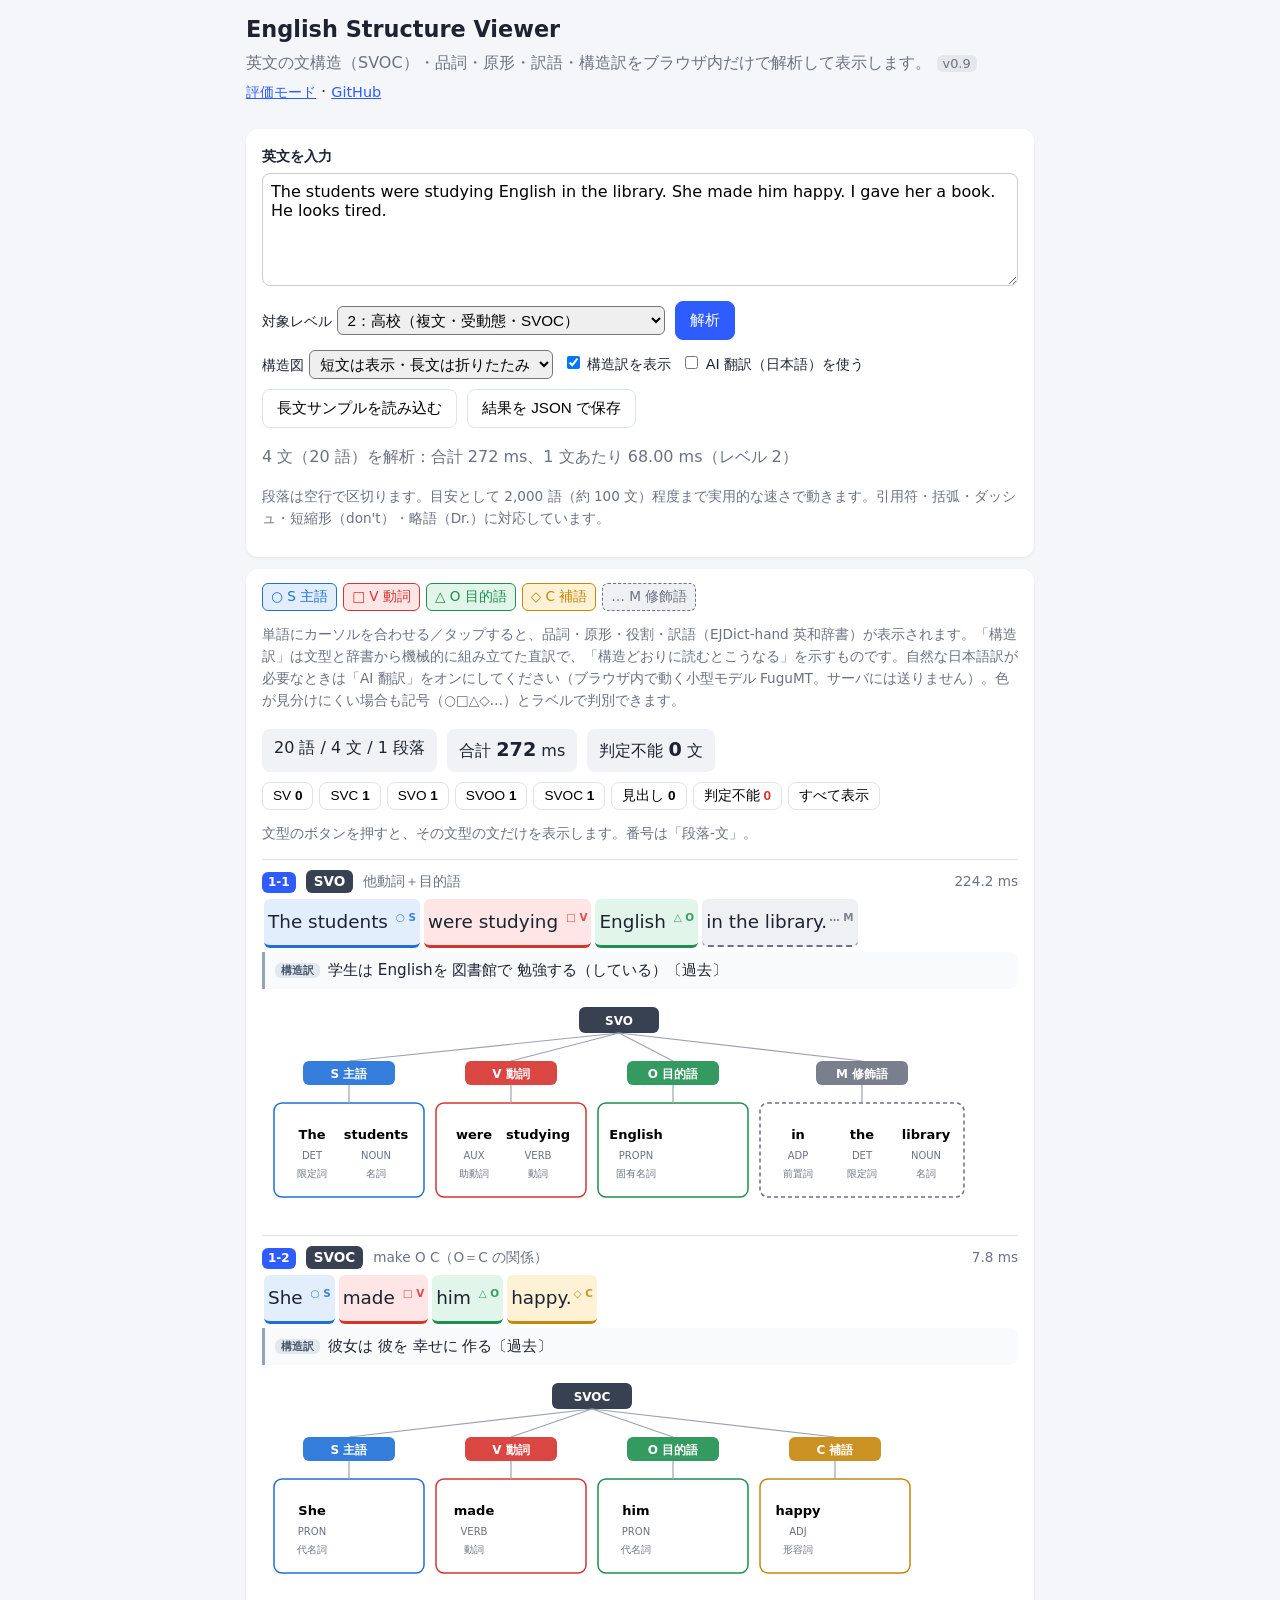
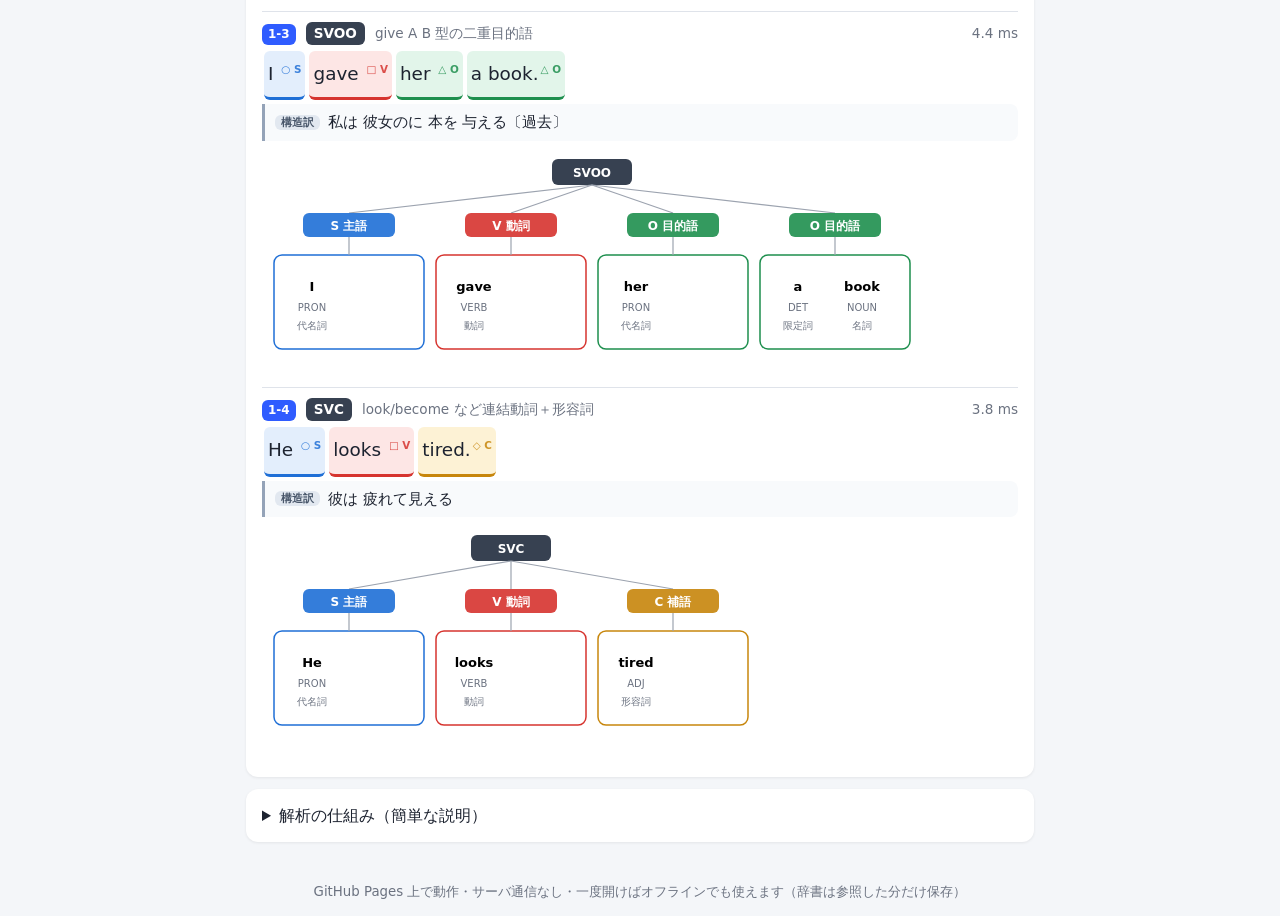
==== commit bb080779: "v0.9: in-browser neural translation (FuguMT ONNX, optional), parser fixes for hyphens/possessives/le" ====
--- a/index.html
+++ b/index.html
@@ -4,7 +4,7 @@
   <meta charset="UTF-8">
   <meta name="viewport" content="width=device-width, initial-scale=1.0">
   <title>English Structure Viewer</title>
-  <link rel="stylesheet" href="style.css?v=0.8">
+  <link rel="stylesheet" href="style.css?v=0.9">
   <link rel="manifest" href="manifest.json">
   <meta name="theme-color" content="#2f5cff">
   <link rel="icon" href="icon.svg">
@@ -12,7 +12,7 @@
 <body>
   <header>
     <h1>English Structure Viewer</h1>
-    <p class="sub">英文の文構造（SVOC）・品詞・原形・訳語・構造訳をブラウザ内だけで解析して表示します。<span class="ver">v0.8</span></p>
+    <p class="sub">英文の文構造（SVOC）・品詞・原形・訳語・構造訳をブラウザ内だけで解析して表示します。<span class="ver">v0.9</span></p>
     <nav><a href="eval.html">評価モード</a> · <a href="https://github.com/224096-cmd/eng-structure-viewer">GitHub</a></nav>
   </header>
 
@@ -36,11 +36,13 @@
             <option value="never">表示しない</option>
           </select>
         </label>
-        <label><input type="checkbox" id="showGloss" checked> 構造訳（日本語）を表示</label>
+        <label><input type="checkbox" id="showGloss" checked> 構造訳を表示</label>
+        <label title="ブラウザ内で動く小型ニューラル翻訳（FuguMT, 約145MB）。初回のみダウンロード"><input type="checkbox" id="useMT"> AI 翻訳（日本語）を使う</label>
         <button id="sample">長文サンプルを読み込む</button>
         <button id="download" disabled>結果を JSON で保存</button>
       </div>
       <p id="status" class="muted">読み込み中…</p>
+      <p id="mtStatus" class="small" style="display:none; color:#1d4ed8"></p>
       <p class="small muted">段落は空行で区切ります。目安として 2,000 語（約 100 文）程度まで実用的な速さで動きます。引用符・括弧・ダッシュ・短縮形（don't）・略語（Dr.）に対応しています。</p>
     </section>
 
@@ -48,7 +50,7 @@
       <div class="legend">
         <span class="role-S">○ S 主語</span><span class="role-V">□ V 動詞</span><span class="role-O">△ O 目的語</span><span class="role-C">◇ C 補語</span><span class="role-M">… M 修飾語</span>
       </div>
-      <p class="muted small">単語にカーソルを合わせる／タップすると、品詞・原形・役割・訳語（EJDict-hand 英和辞書）が表示されます。「構造訳」は文型と辞書から機械的に組み立てた直訳で、自然な日本語ではなく「構造どおりに読むとこうなる」を示すものです。色が見分けにくい場合も記号（○□△◇…）とラベルで判別できます。</p>
+      <p class="muted small">単語にカーソルを合わせる／タップすると、品詞・原形・役割・訳語（EJDict-hand 英和辞書）が表示されます。「構造訳」は文型と辞書から機械的に組み立てた直訳で、「構造どおりに読むとこうなる」を示すものです。自然な日本語訳が必要なときは「AI 翻訳」をオンにしてください（ブラウザ内で動く小型モデル FuguMT。サーバには送りません）。色が見分けにくい場合も記号（○□△◇…）とラベルで判別できます。</p>
       <div id="summary" style="display:none"></div>
       <div id="output"></div>
     </section>
@@ -67,7 +69,7 @@
 
   <footer><small>GitHub Pages 上で動作・サーバ通信なし・一度開けばオフラインでも使えます（辞書は参照した分だけ保存）</small></footer>
 
-  <script src="vendor/compromise.js?v=0.8"></script>
-  <script type="module" src="app.js?v=0.8"></script>
+  <script src="vendor/compromise.js?v=0.9"></script>
+  <script type="module" src="app.js?v=0.9"></script>
 </body>
 </html>
--- a/style.css
+++ b/style.css
@@ -88,3 +88,5 @@
 .gl-label { font-size: .7rem; font-weight: 700; color: #475569; background: #e2e8f0; border-radius: 6px; padding: 1px 6px; margin-right: 8px; vertical-align: middle; }
 .sentence.heading .tokens { font-weight: 700; }
 @media print { header nav, .controls, #status, .tree-btn, footer, details { display: none !important; } body { background: #fff; } .card { box-shadow: none; border: 1px solid #ddd; } }
+.gloss.mt { border-left-color: #2563eb; background: #eff6ff; }
+.gl-label.mt { background: #dbeafe; color: #1e40af; }
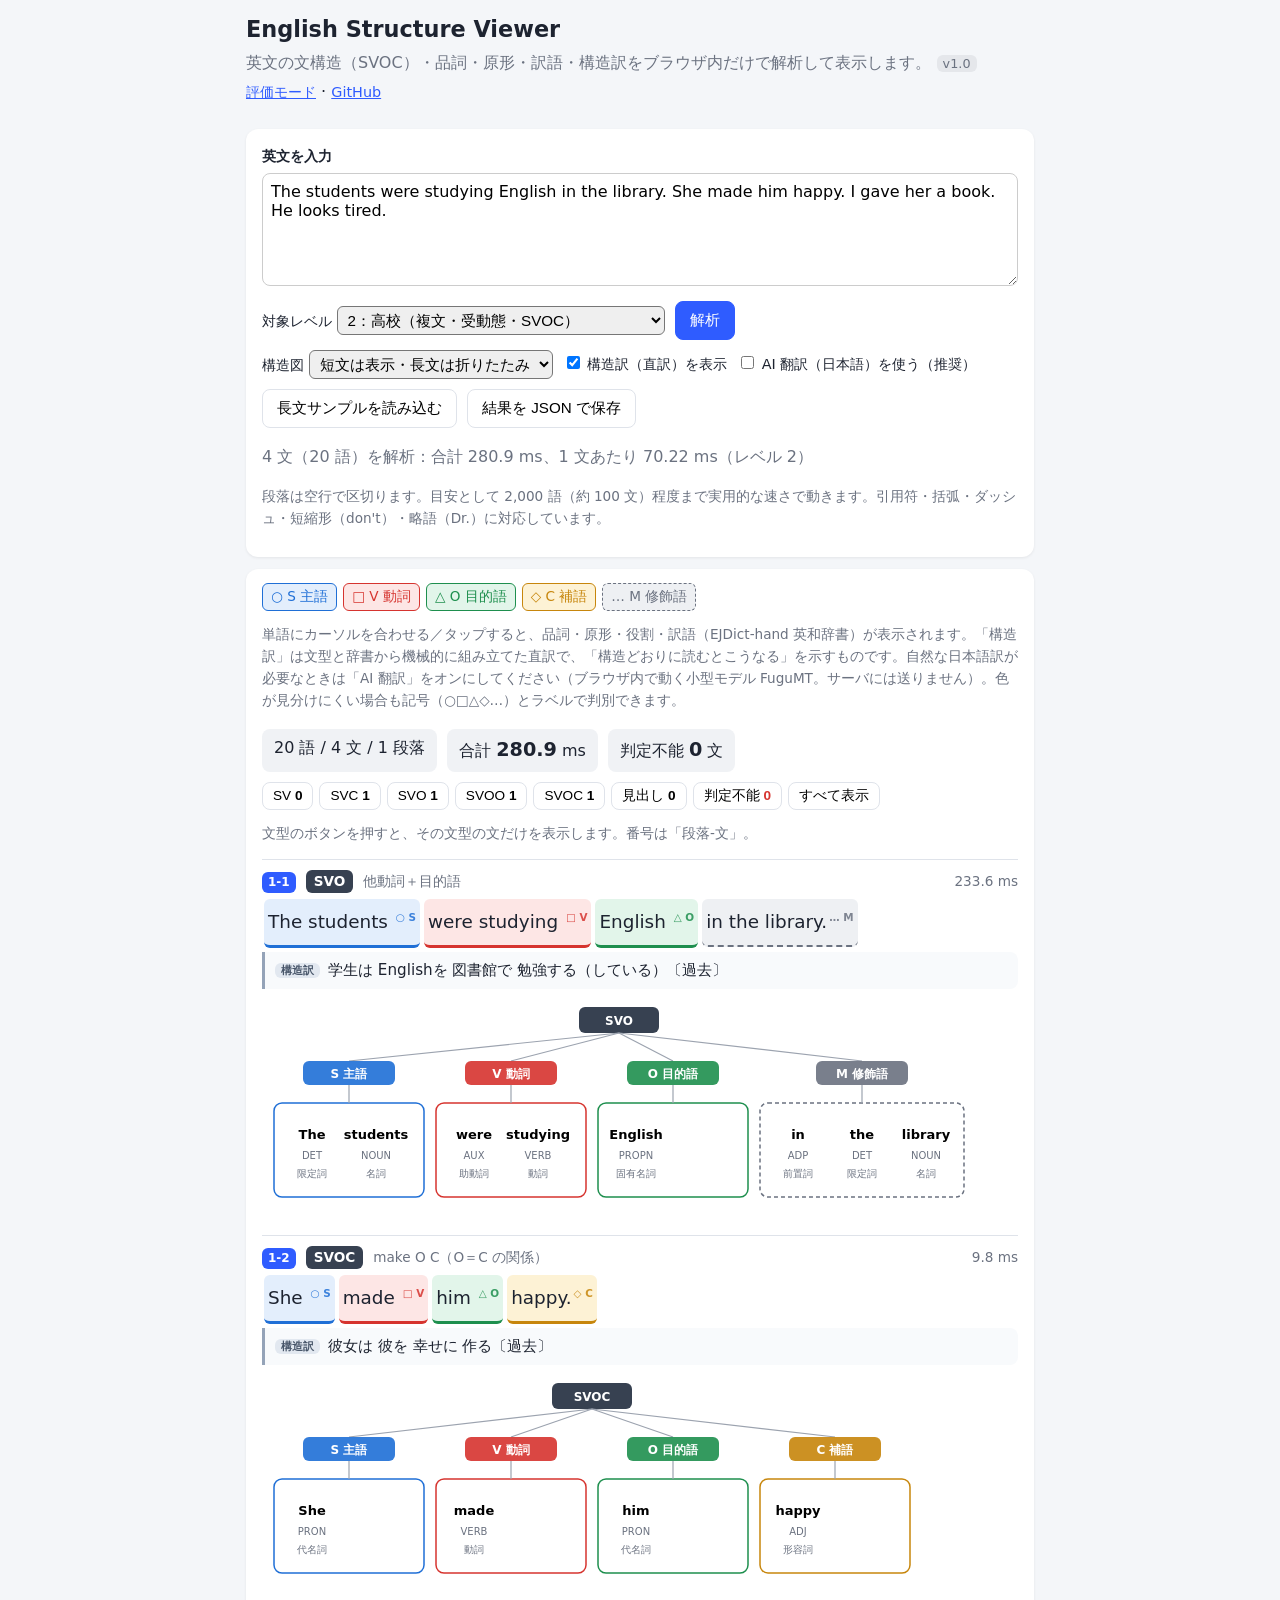
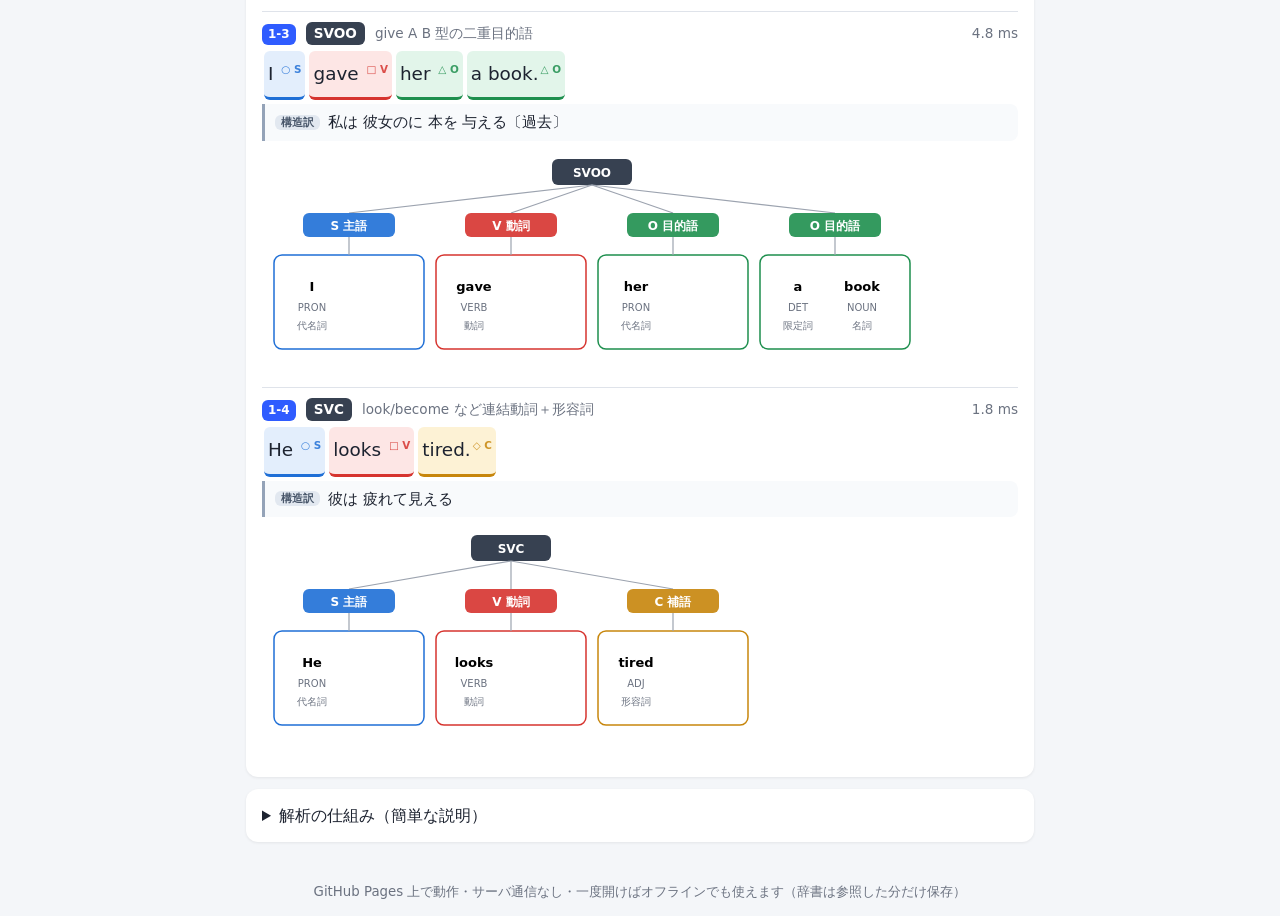
==== commit b192ef81: "v1.0: fix structure gloss word choice, hide gloss when AI translation is on, remember MT setting, re" ====
--- a/index.html
+++ b/index.html
@@ -4,7 +4,7 @@
   <meta charset="UTF-8">
   <meta name="viewport" content="width=device-width, initial-scale=1.0">
   <title>English Structure Viewer</title>
-  <link rel="stylesheet" href="style.css?v=0.9">
+  <link rel="stylesheet" href="style.css?v=1.0">
   <link rel="manifest" href="manifest.json">
   <meta name="theme-color" content="#2f5cff">
   <link rel="icon" href="icon.svg">
@@ -12,7 +12,7 @@
 <body>
   <header>
     <h1>English Structure Viewer</h1>
-    <p class="sub">英文の文構造（SVOC）・品詞・原形・訳語・構造訳をブラウザ内だけで解析して表示します。<span class="ver">v0.9</span></p>
+    <p class="sub">英文の文構造（SVOC）・品詞・原形・訳語・構造訳をブラウザ内だけで解析して表示します。<span class="ver">v1.0</span></p>
     <nav><a href="eval.html">評価モード</a> · <a href="https://github.com/224096-cmd/eng-structure-viewer">GitHub</a></nav>
   </header>
 
@@ -36,8 +36,8 @@
             <option value="never">表示しない</option>
           </select>
         </label>
-        <label><input type="checkbox" id="showGloss" checked> 構造訳を表示</label>
-        <label title="ブラウザ内で動く小型ニューラル翻訳（FuguMT, 約145MB）。初回のみダウンロード"><input type="checkbox" id="useMT"> AI 翻訳（日本語）を使う</label>
+        <label title="文型と辞書から機械的に組み立てた直訳。AI 翻訳をオンにすると自動で隠れます"><input type="checkbox" id="showGloss" checked> 構造訳（直訳）を表示</label>
+        <label title="ブラウザ内で動く小型ニューラル翻訳（FuguMT, 約145MB）。初回のみダウンロード、以後はオフラインでも使えます"><input type="checkbox" id="useMT"> AI 翻訳（日本語）を使う（推奨）</label>
         <button id="sample">長文サンプルを読み込む</button>
         <button id="download" disabled>結果を JSON で保存</button>
       </div>
@@ -69,7 +69,7 @@
 
   <footer><small>GitHub Pages 上で動作・サーバ通信なし・一度開けばオフラインでも使えます（辞書は参照した分だけ保存）</small></footer>
 
-  <script src="vendor/compromise.js?v=0.9"></script>
-  <script type="module" src="app.js?v=0.9"></script>
+  <script src="vendor/compromise.js?v=1.0"></script>
+  <script type="module" src="app.js?v=1.0"></script>
 </body>
 </html>
